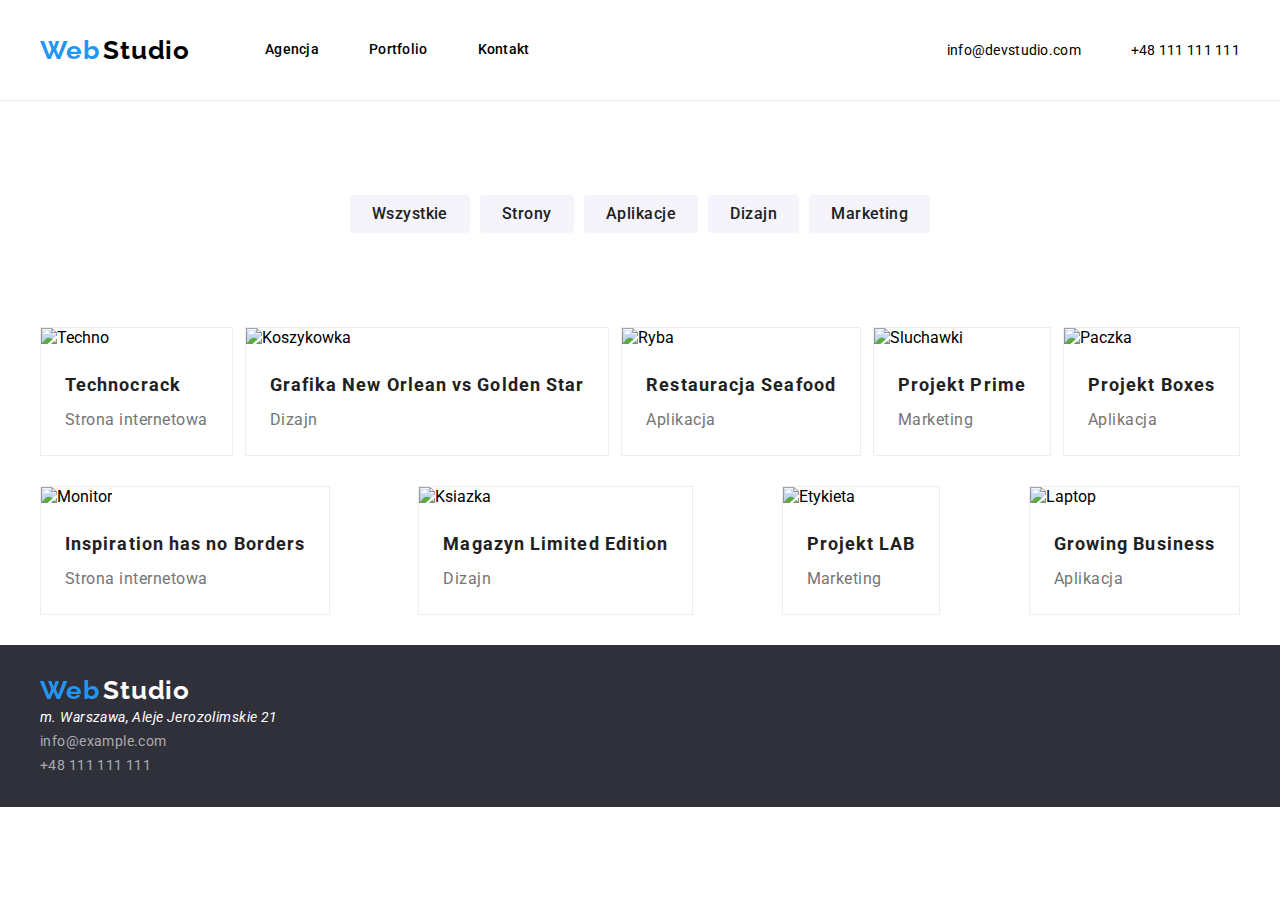
==== portfolio.html @ c63b0aab "dodano zmiany z hw03" ====
<!DOCTYPE html>
<html lang="en">
<head>
    <meta charset="UTF-8">
    <meta http-equiv="X-UA-Compatible" content="IE=edge">
    <meta name="viewport" content="width=device-width, initial-scale=1.0">
    <title>PracaDomowa3DamianPiechota</title>
    <link
    rel="stylesheet"
    href="https://cdn.jsdelivr.net/npm/modern-normalize/modern-normalize.css"
  />
    <link rel="preconnect" href="https://fonts.googleapis.com" />
    <link rel="preconnect" href="https://fonts.gstatic.com" crossorigin />
    <link
      href="https://fonts.googleapis.com/css2?family=Raleway:wght@700&family=Roboto:wght@400;500;700;900&display=swap"
      rel="stylesheet"
    />
    <link rel="stylesheet" href="./css/style.css" />
</head>
<body>
    <header class="header-wrapper"> 
      <div class="header-wrapper container">
        <div class="menu-wrapper">
        <div class="second-font">
            <span class="logo-left"><a href="index.html">Web</a></span>
            <span class="logo-right"> <a href="./index.html">Studio</a></span>
        </div>
        <nav>
            <ul class="menu">
                <li><a href="./index.html">Agencja</a></li>
                <li><a href="./portfolio.html">Portfolio</a></li>
                <li><a href="/Kontakt">Kontakt</a></li>
            </ul>
        </nav>
        </div>
        <div>  
            <ul class="menu-contact">
                <li><a href="mailto:info@devstudio.com">info@devstudio.com</a></li>
                <li><a href="tel:+48111111111">+48 111 111 111</a></li>
            </ul>
        </div>
      </div>  
    </header>
<main>
    <div>
      <section>
        <ul class="nav-portfolio container">
            <li><button type="button" class="button-portfolio">Wszystkie</button> </li>
            <li><button type="button" class="button-portfolio">Strony</button> </li>
            <li><button type="button" class="button-portfolio">Aplikacje</button> </li>
            <li><button type="button" class="button-portfolio">Dizajn</button> </li>
            <li><button type="button" class="button-portfolio">Marketing</button> </li>
        </ul>
      </section>
    </div>
    <ul class="realizations-wrapper container">
        <li class="realizations">
            <img class="techno"
              src="./images/Techno.jpg"
              width="370"
              height="294"
              alt="Techno"
            />
            <div class="name-project">Technocrack</div>
            <div class="type-project">Strona internetowa</div>
          </li>
          <li class="realizations">
            <img
              src="./images/koszykowka.jpg"
              width="370"
              height="294"
              alt="Koszykowka"
            />
            <div class="name-project">Grafika New Orlean vs Golden Star</div>
            <div class="type-project">Dizajn</div>
          </li>
          <li class="realizations">
            <img
              src="./images/ryba.jpg"
              width="370"
              height="294"
              alt="Ryba"
            />
            <div class="name-project">Restauracja Seafood</div>
            <div class="type-project">Aplikacja</div>
          </li>
          <li class="realizations">
            <img
              src="./images/sluchawki.jpg"
              width="370"
              height="294"
              alt="Sluchawki"
            />
            <div class="name-project">Projekt Prime</div>
            <div class="type-project">Marketing</div>
          </li>
          <li class="realizations">
            <img
              src="./images/paczka.jpg"
              width="370"
              height="294"
              alt="Paczka"
            />
            <div class="name-project">Projekt Boxes</div>
            <div class="type-project">Aplikacja</div>
          </li>
          <li class="realizations">
            <img
              src="./images/monitor.jpg"
              width="370"
              height="294"
              alt="Monitor"
            />
            <div class="name-project">Inspiration has no Borders</div>
            <div class="type-project">Strona internetowa</div>
          </li>
          <li class="realizations">
            <img
              src="./images/ksiazka.jpg"
              width="370"
              height="294"
              alt="Ksiazka"
            />
            <div class="name-project">Magazyn Limited Edition</div>
            <div class="type-project">Dizajn</div>
          </li>
          <li class="realizations">
            <img
              src="./images/etykieta.jpg"
              width="370"
              height="294"
              alt="Etykieta"
            />
            <div class="name-project">Projekt LAB</div>
            <div class="type-project">Marketing</div>
          </li>
          <li class="realizations">
            <img
              src="./images/laptop.jpg"
              width="370"
              height="294"
              alt="Laptop"
            />
            <div class="name-project">Growing Business</div>
            <div class="type-project">Aplikacja</div>
          </li>
        </ul>
</main>
<footer>
  <div class="container">
    <div class="second-font">
        <span class="logo-left"> <a href="#">Web</a></span>
        <span class="logo-right-footer"> 
            <a href="#">Studio</a></span>
    </div>
      <address>m. Warszawa, Aleje Jerozolimskie 21</address>

      <ul class="menu-footer">
        <li><a href="mailto:info@example.com">info@example.com</a></li>
        <li><a href="tel:+48 111 111 111">+48 111 111 111</a></li>
      </ul>
  </div>
</footer> 

</body>
</html>
---- css/style.css ----
* {
  margin: 0;
  padding: 0;
}

.container {
  width: 1200px;
  margin: 0 auto;
}

section {
  margin: 0 auto;
  padding-top: 94px;
  padding-bottom: 94px;
}

body {
    font-family: "Roboto", sans-serif;
    background-color: #FFFFFF;
  }
  
  .second-font {
    font-family: "Raleway", sans-serif;
  }
  
  button {
    cursor: pointer;
  }
  
  .logo-left a {
    font-family: 'Raleway';
    font-weight: 700;
    font-size: 26px;
    line-height: 1.19;
    letter-spacing: 0.03em;
    color: #2196f3;
    text-decoration: none;
    
  }
  
  .logo-right a {
    font-family: 'Raleway';
    font-weight: 700;
    font-size: 26px;
    line-height: 1.19;
    letter-spacing: 0.03em;
    color: #000000;
    text-decoration: none;
  }
  
  .logo-right-footer a {
    font-weight: 700;
    font-size: 26px;
    line-height: 1.19;
    letter-spacing: 0.03em;
    color: #ffffff;
    text-decoration: none;
  }
  
  h1 {
    font-weight: 900;
    font-size: 44px;
    line-height: 1.36;
    text-align: center;
    letter-spacing: 0.06em;
    text-transform: uppercase;
    color: #ffffff;
  }
  
  h2 {
    font-weight: 700;
    font-size: 36px;
    line-height: 1.17;
    text-align: center;
    letter-spacing: 0.03em;
    margin-bottom: 50px;
  }

  .nav-portfolio {
    display: flex;
    flex-grow: 1;
    max-width: 10%;
    justify-content: center;
    align-items: center;
    gap: 10px;
    /*margin-top: 100px;
    margin-bottom: 50px;*/
  }
  
  .menu {
    font-weight: 500;
    font-size: 14px;
    line-height: 1.14;
    letter-spacing: 0.02em;
    color: #2196f3;
    display: flex;
    justify-content:space-between;
    text-decoration: none;
    gap: 50px;
  }
  
  .menu a {
    text-decoration: none;
    color: #000000;
  }
  
  .menu a:hover {
    text-decoration: none;
    color: #2196f3;
  }
  
  .menu-contact {
    font-weight: 500px;
    font-size: 14px;
    line-height: 16px;
    letter-spacing: 0.02em;
    color: #2196f3;
    display: flex;
    flex-grow: 1;
    gap: 50px;
    justify-content: space-between;
    text-decoration: none;
  }

  .menu-contact a {
    text-decoration: none;
    color: #000000;
  }

  .mailto a:hover {
    text-decoration: none;
    color: #2196f3;
  }

  .menu-footer {
    font-size: 14px;
    line-height: 1.71;
    letter-spacing: 0.03em;
    color: rgba(255, 255, 255, 0.6);
  }
  
  .menu-footer a {
    text-decoration: none;
    color: rgba(255, 255, 255, 0.6);
  }
  
  .menu-footer a:hover {
    text-decoration: none;
    color: #2196f3;
  }
  
  .bar {
    background-color: #2f303a;
    height: 600px;
    display: flex;
    align-items: center;
    flex-direction: column;
    margin: 0 auto;
    justify-content: center;
    gap: 30px;
    background-image: linear-gradient(rgba(47, 48, 58, 0.4), rgba(47, 48, 58, 0.4)), url(../images/bar.jpg);
    background-repeat: no-repeat;
    background-size:cover;
    }
  
  .button-bar {
    background: #2196f3;
    box-shadow: 0px 4px 4px rgba(0, 0, 0, 0.15);
    border-radius: 4px;
    font-family: inherit;
    font-weight: 700;
    font-size: 16px;
    line-height: 1.87;
    display: flex;
    align-items: center;
    text-align: center;
    letter-spacing: 0.06em;
    color: #ffffff;
    border: 0px;
    padding: 10px 42px;
    cursor: pointer;
  }
  
  .h-lorem {
    font-weight: 700;
    font-size: 14px;
    line-height: 1.14;
    letter-spacing: 0.03em;
    text-transform: uppercase;
    color: #212121;
    margin-bottom: 10px;
  }
  
  .description-lorem {
    font-size: 14px;
    line-height: 1.14;
    letter-spacing: 0.03em;
    color: #757575;
    /*width: 270px;
    height: 75px;*/
  }
  
  li {
    list-style: none;
  }
  
  h2 {
    font-weight: 700;
    font-size: 36px;
    line-height: 1.17;
    text-align: center;
    letter-spacing: 0.03em;
    color: #212121;
  }
  
  .name {
    font-weight: 500;
    font-size: 16px;
    line-height: 1.19;
    text-align: center;
    letter-spacing: 0.03em;
    color: #212121;
    padding-top: 30px;
    padding-bottom: 10px;
  }
  
  .profession {
    font-size: 16px;
    line-height: 1.19;
    text-align: center;
    letter-spacing: 0.03em;
    color: #757575;
    padding-bottom: 30px;
  }
  
  .people {
    background: #ffffff;
    box-shadow: 0px 1px 3px rgba(0, 0, 0, 0.12), 0px 1px 1px rgba(0, 0, 0, 0.14),
      0px 2px 1px rgba(0, 0, 0, 0.2);
    border-radius: 0px 0px 4px 4px;
    box-shadow: 0px 1px 3px rgba(0, 0, 0, 0.12), 0px 1px 1px rgba(0, 0, 0, 0.14), 0px 2px 1px rgba(0, 0, 0, 0.2);
    
  }
  
  footer {
    background: #2f303a;
    padding-top: 30px;
    padding-bottom: 30px;
  }
  
  address {
    font-size: 14px;
    line-height: 1.71;
    letter-spacing: 0.03em;
    color: #ffffff;
  }
  
  .button-portfolio {
    background: #f5f4fa;
    border-radius: 4px;
    font-weight: 500;
    font-size: 16px;
    line-height: 1.62;
    text-align: center;
    letter-spacing: 0.03em;
    color: #212121;
    font-family: inherit;
    border: 1px;
    border-color: #EEEEEE;
    padding: 6px 22px;
    cursor: pointer;
  }
  
  .button-portfolio:hover {
    background: #2196f3;
    color:#ffffff;
  }
  
  .realizations {
    background: #ffffff;
    border: 1px solid #eeeeee;
    margin-bottom: 30px;
  }
  
  .name-project {
    font-weight: 700;
    font-size: 18px;
    line-height: 2;
    letter-spacing: 0.06em;
    color: #212121;
    padding: 20px 24px 1px 24px;
    
  }
  
  .type-project {
    font-size: 16px;
    line-height: 1.87;
    letter-spacing: 0.03em;
    color: #757575;
    padding: 1px 24px 20px 24px;
    
  }

.realizations-wrapper {
  display: flex;
  align-items: center;
  justify-content: space-between;
  flex-direction: row;
  flex-wrap: wrap;
  flex-grow: 1;
  /*margin-bottom: 100px;*/
}

.h-wrapper {
  display:flex;
  align-items:center;
  justify-content: space-between;
  gap: 40px;
  /*margin-top: 100px;*/
  /*margin-bottom: 100px;*/
}

.hp3-wrapper {
  display: flex;
  align-items: center;
  justify-content: space-between;
  flex-direction: row;
  flex-wrap: wrap;
  flex-grow: 1;
  /*margin-bottom: 100px;*/
}

.our-team {
  background-color: #F5F4FA;
  /*padding-top: 90px;
  padding-bottom: 20px;*/
}

header {
  border-bottom: #ececec 1px solid;
  height: 100px;
}

.header-wrapper {
  display: flex;
  align-items: center;
  justify-content: space-between;
  flex-direction: row;
  flex-wrap: wrap;
}

.menu-wrapper {
  display: flex;
  align-items:center;
  gap: 75px
}

/*.lorem {
  padding: 0px;
}*/

.our-team-title {
  text-shadow: 0px 4px 4px rgba(0, 0, 0, 0.25);
}
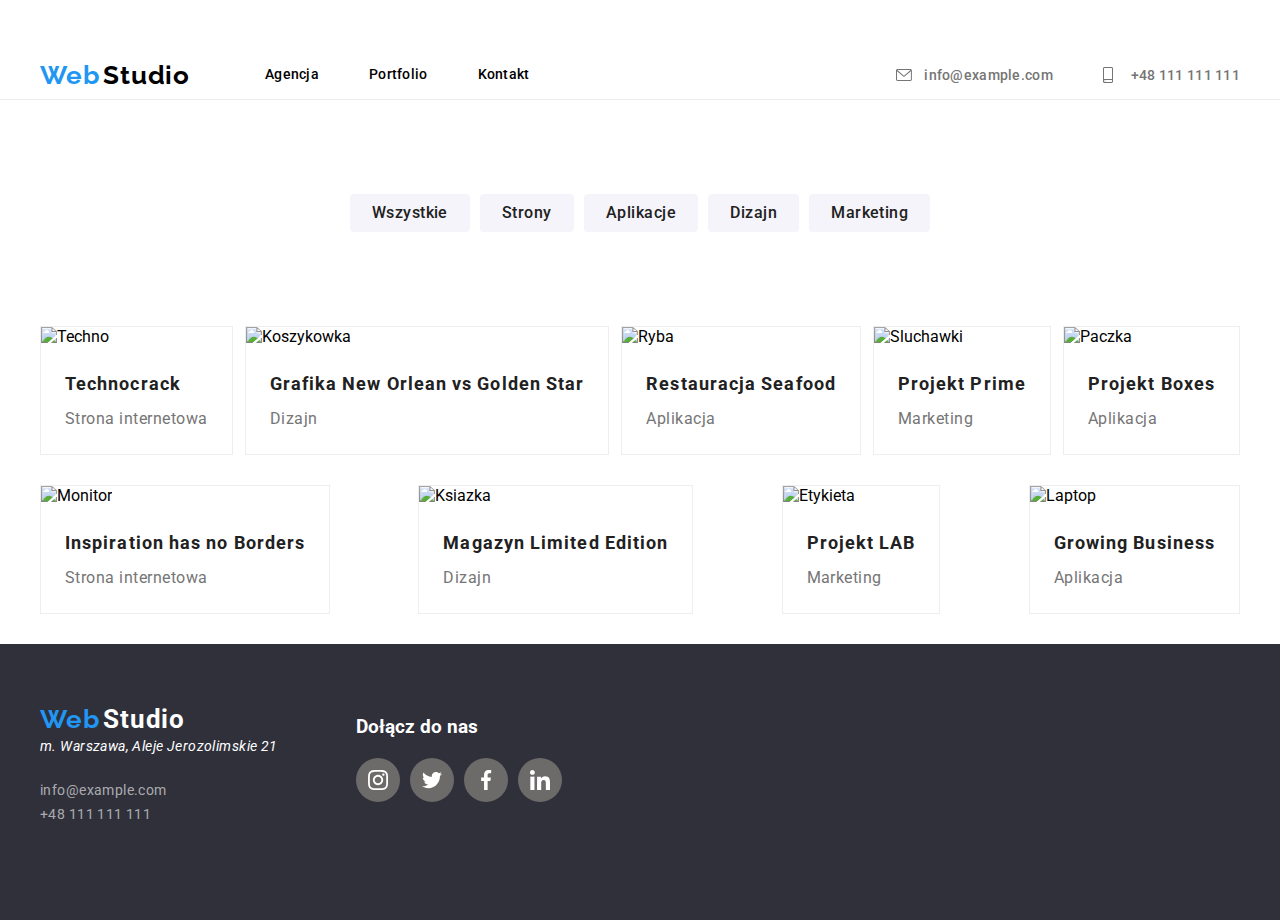
==== commit a222e7f3: "wykonano zmiany zgłoszone przez mentora" ====
--- a/portfolio.html
+++ b/portfolio.html
@@ -18,28 +18,38 @@
     <link rel="stylesheet" href="./css/style.css" />
 </head>
 <body>
-    <header class="header-wrapper"> 
+    <header class="header-wrapper">
       <div class="header-wrapper container">
         <div class="menu-wrapper">
-        <div class="second-font">
-            <span class="logo-left"><a href="index.html">Web</a></span>
+          <div class="second-font">
+            <span class="logo-left"> <a href="./index.html">Web</a></span>
             <span class="logo-right"> <a href="./index.html">Studio</a></span>
+          </div>
+          <nav>
+            <ul class="menu">
+              <li><a href="./index.html">Agencja</a></li>
+              <li><a href="./portfolio.html">Portfolio</a></li>
+              <li><a href="#">Kontakt</a></li>
+            </ul>
+          </nav>
         </div>
-        <nav>
-            <ul class="menu">
-                <li><a href="./index.html">Agencja</a></li>
-                <li><a href="./portfolio.html">Portfolio</a></li>
-                <li><a href="/Kontakt">Kontakt</a></li>
-            </ul>
-        </nav>
+        <div>
+          <ul class="menu-contact">
+            <li>
+              <a class="address" href="mailto:info@example.com">
+                <svg class="icon">
+                  <use class="icon-email" y="2" width="16" height="12" href="./images/icons.svg#icon-email"></use>
+                </svg>info@example.com</a>
+            </li>
+            <li>
+              <a class="address" href="tel:+48 111 111 111">
+                <svg class="icon">
+                  <use class="icon-smartphone" width="10px" height="16px" href="./images/icons.svg#icon-smartphone">
+                  </use>
+                </svg>+48 111 111 111</a>
+            </li>
+          </ul>
         </div>
-        <div>  
-            <ul class="menu-contact">
-                <li><a href="mailto:info@devstudio.com">info@devstudio.com</a></li>
-                <li><a href="tel:+48111111111">+48 111 111 111</a></li>
-            </ul>
-        </div>
-      </div>  
     </header>
 <main>
     <div>
@@ -148,19 +158,45 @@
 </main>
 <footer>
   <div class="container">
-    <div class="second-font">
+    <div class="logo-footer">
+      <div>
         <span class="logo-left"> <a href="#">Web</a></span>
-        <span class="logo-right-footer"> 
-            <a href="#">Studio</a></span>
+        <span class="logo-right-footer">
+          <a href="#">Studio</a></span>
+        <address>m. Warszawa, Aleje Jerozolimskie 21</address>
+        <ul class="menu-footer">
+          <li><a href="mailto:info@example.com">info@example.com</a></li>
+          <li><a href="tel:+48 111 111 111">+48 111 111 111</a></li>
+        </ul>
+      </div>
+      <div class="social-links-footer">
+        <h3 class="h3-footer">Dołącz do nas</h3>
+        <ul class="social-list-footer">
+          <li>
+            <svg class="social-icons-footer" width="20" height="20">
+              <use href="./images/icons.svg#icon-instagram"></use>
+            </svg>
+          </li>
+          <li>
+            <svg class="social-icons-footer" width="20" height="20">
+              <use href="./images/icons.svg#icon-twitter"></use>
+            </svg>
+          </li>
+          <li>
+            <svg class="social-icons-footer" width="20" height="20">
+              <use href="./images/icons.svg#icon-facebook"></use>
+            </svg>
+          </li>
+          <li>
+            <svg class="social-icons-footer" width="20" height="20">
+              <use href="./images/icons.svg#icon-linkedin"></use>
+            </svg>
+          </li>
+        </ul>
+      </div>
     </div>
-      <address>m. Warszawa, Aleje Jerozolimskie 21</address>
-
-      <ul class="menu-footer">
-        <li><a href="mailto:info@example.com">info@example.com</a></li>
-        <li><a href="tel:+48 111 111 111">+48 111 111 111</a></li>
-      </ul>
   </div>
-</footer> 
+</footer>
 
 </body>
 </html>
--- a/css/style.css
+++ b/css/style.css
@@ -1,6 +1,9 @@
-* {
+*,
+*::before,
+*::after {
   margin: 0;
   padding: 0;
+  box-sizing: border-box;
 }
 
 .container {
@@ -18,9 +21,27 @@
     font-family: "Roboto", sans-serif;
     background-color: #FFFFFF;
   }
+
+  :root {
+    --hover-color: rgba(33, 150, 243, 1);
+    --logo-color2: rgba(0, 0, 0, 1);
+    --text-color: rgba(117, 117, 117, 1);
+    --text2-color: rgba(255, 255, 255, 1);
+    --text3-color: rgba(255, 255, 255, 0.6);
+    --background-color: rgba(47, 48, 58, 1);
+    --background-color2: rgba(245, 244, 250, 1);
+    --background-color3: rgba(255, 255, 255, 0.1);
+    --border-bottom-color: rgba(236, 236, 236, 1);
+    --border-bottom-color2: rgba(238, 238, 238, 1);
+    --svg-color: rgba(175, 177, 184, 1);
+    --gradient-color: rgba(47, 48, 58, 0.4);
+}
   
   .second-font {
     font-family: "Raleway", sans-serif;
+    padding-top: 60px;
+    padding-bottom: 60px;
+    ;
   }
   
   button {
@@ -75,6 +96,22 @@
     letter-spacing: 0.03em;
     margin-bottom: 50px;
   }
+
+.icon {
+  width: 16px;
+  height: 16px;
+  text-decoration: none;
+  border-style: none;
+  color: #FFFFFF;
+  cursor: pointer;
+}  
+
+.icon svg:hover,
+.icon svg:focus {
+  fill: #2196f3;
+  transition: all 0.2s;
+  --color3: #2196F3;
+}
 
   .nav-portfolio {
     display: flex;
@@ -110,33 +147,62 @@
   }
   
   .menu-contact {
-    font-weight: 500px;
+    display: flex;
+    flex-grow: 1;
+    align-items: center;
+    gap: 50px;
+
+  }
+
+  .address {
+      text-decoration: none;
+      color: #757575;
+      font-weight: 500;
+      font-size: 14px;
+      line-height: 1.14;
+  }
+
+  .menu-contact svg {
+    align-self: auto;
+    margin-right: 10px;
+  }
+
+  .menu-contact a {
     font-size: 14px;
+    font-weight: 500;
     line-height: 16px;
     letter-spacing: 0.02em;
+    color: #757575;
+    display: flex;
+    flex-grow: 1;
+    gap: 2px;
+    justify-content: space-between;
+    text-decoration: none;
+  }
+
+  .menu-contact a:hover,
+  .menu-contact a:focus {
+    fill: #2196f3;
     color: #2196f3;
-    display: flex;
-    flex-grow: 1;
-    gap: 50px;
-    justify-content: space-between;
-    text-decoration: none;
-  }
-
-  .menu-contact a {
-    text-decoration: none;
-    color: #000000;
-  }
-
-  .mailto a:hover {
-    text-decoration: none;
-    color: #2196f3;
-  }
+    transition: all 0.2s;
+  }
+
+  .address:hover svg,
+  .address:focus svg {
+  fill: #2196f3;
+  color: #2196f3;
+  transition: all 0.2s;
+}
 
   .menu-footer {
     font-size: 14px;
     line-height: 1.71;
     letter-spacing: 0.03em;
     color: rgba(255, 255, 255, 0.6);
+    width: 246px;
+    height: 81px;
+    margin-top: 20px;
+    gap: 9px;
   }
   
   .menu-footer a {
@@ -160,7 +226,7 @@
     gap: 30px;
     background-image: linear-gradient(rgba(47, 48, 58, 0.4), rgba(47, 48, 58, 0.4)), url(../images/bar.jpg);
     background-repeat: no-repeat;
-    background-size:cover;
+    background-position: center;
     }
   
   .button-bar {
@@ -189,6 +255,7 @@
     text-transform: uppercase;
     color: #212121;
     margin-bottom: 10px;
+    margin-top: 10px;
   }
   
   .description-lorem {
@@ -230,7 +297,7 @@
     text-align: center;
     letter-spacing: 0.03em;
     color: #757575;
-    padding-bottom: 30px;
+    padding-bottom: 60px;
   }
   
   .people {
@@ -242,11 +309,6 @@
     
   }
   
-  footer {
-    background: #2f303a;
-    padding-top: 30px;
-    padding-bottom: 30px;
-  }
   
   address {
     font-size: 14px;
@@ -315,7 +377,7 @@
   display:flex;
   align-items:center;
   justify-content: space-between;
-  gap: 40px;
+  gap: 60px;
   /*margin-top: 100px;*/
   /*margin-bottom: 100px;*/
 }
@@ -349,6 +411,11 @@
   flex-wrap: wrap;
 }
 
+.header-wrapper svg {
+  fill: #757575;
+  padding-top: 0px;
+}
+
 .menu-wrapper {
   display: flex;
   align-items:center;
@@ -362,3 +429,160 @@
 .our-team-title {
   text-shadow: 0px 4px 4px rgba(0, 0, 0, 0.25);
 }
+.box-social{
+  width: 206px;
+  height: 56px;
+  margin: auto;
+}
+
+.icon-social,
+.box-social{
+  display: flex;
+  align-items: center;
+  justify-content: center;
+}
+
+.icon-social {
+  gap: 10px;
+  padding-bottom: 3rem;
+}
+
+.icon-social>li {
+    display: flex;
+    background: ;
+    width: 44px;
+    height: 44px;
+    border-radius: 50%;
+    align-items: center;
+    justify-content: center;
+    margin-top: 16px;
+    margin-bottom: 30px;
+    stroke: #afb1b8;
+    fill: #afb1b8;
+    box-shadow: 0px 1px 3px rgba(0, 0, 0, 0.12), 0px 1px 1px rgba(0, 0, 0, 0.14), 0px 2px 1px rgba(0, 0, 0, 0.2);
+      border-radius: 50%;
+}
+
+.icon-social li:not(:last-child) {
+  margin-right: 10px;
+}
+
+.our-customer {
+  text-align: center;
+}
+.our-customer svg {
+  fill: #afb1b8;
+  border-radius: 4px;
+  outline: 1px solid #afb1b8;
+  flex-direction: row;
+  flex-wrap: nowrap;
+}
+
+.our-customer svg:hover,
+.our-customer svg:focus {
+  outline: 1px solid #2196f3;
+  transition: all 0.2s;
+}
+
+.our-customer ul {
+  display: flex;
+  padding-left: 0;
+}
+.our-customer li:not(:last-child) {
+  margin-right: 30px;
+}
+
+figure svg {
+  background-color: #F5F4FA;
+  align-items: center;
+  width: 270px;
+  height: 120px;
+}
+
+footer {
+  background: #2f303a;
+  padding-block: 3.75rem;
+  display: flex;
+}
+
+.logo-fotter {
+  display: flex;
+  flex-wrap: nowrap;
+}
+
+.social-links-footer {
+  display: flex;
+  flex-direction: column;
+}
+
+.h3-footer {
+  padding-top: 12px;
+  margin-bottom: 20px;
+  margin-right: 0;
+  color: #FFFFFF;
+  font-family: "Roboto", sans-serif;
+}
+
+.social-list-footer {
+  display: flex;
+  gap: 10px;
+}
+
+.social-list-footer>li {
+  display: flex;
+  width: 44px;
+  height: 44px;
+  border-radius: 50%;
+  align-items: center;
+  justify-content: center;
+  background-color: #6d6a6a;
+}
+.social-list-footer>li:hover {
+  background-color: #2196F3;
+}
+
+.logo-footer {
+  display: flex;
+  gap:70px;
+}
+
+.social-list-footer>li:hover svg,
+.social-list-footer>li:focus {
+  cursor: pointer;
+}
+
+.icon-social>li:hover {
+  background: #2196F3;
+  fill: #ffffff;
+  cursor: pointer;
+}
+
+.icon-smartphone,
+.icon-email {
+    margin-right: 10px;
+}
+
+/*.h-wrapper svg {
+  box-shadow: 0px 4px 4px rgba(0, 0, 0, 0.25);
+}*/
+
+.realizations:hover {
+  background: #FFFFFF;
+  border: 1px solid #EEEEEE;
+  box-shadow: 0px 1px 1px rgba(0, 0, 0, 0.12),
+    0px 4px 4px rgba(0, 0, 0, 0.06),
+    1px 4px 6px rgba(0, 0, 0, 0.16);
+}
+
+.nav-portfolio>li:hover {
+    box-shadow: 0px 3px 1px rgba(0, 0, 0, 0.1), 0px 1px 2px rgba(0, 0, 0, 0.08), 0px 2px 2px rgba(0, 0, 0, 0.12);
+    border-radius: 4px;
+}
+
+figure, figcaption {
+  padding-block: 0.6rem;
+}
+
+h4, p {
+  padding-block: 0.25rem;
+  }
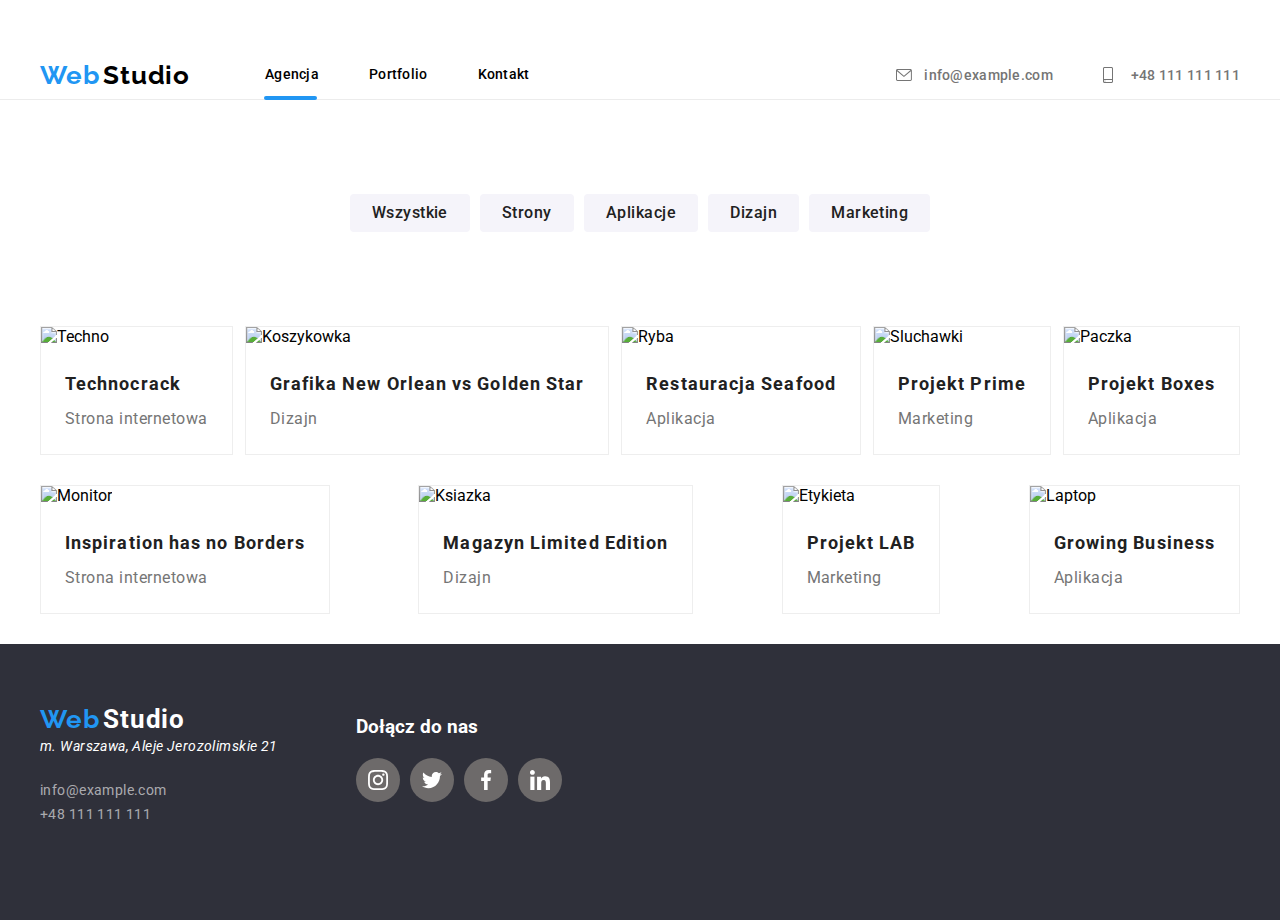
==== commit e4158d53: "update 28.10" ====
--- a/portfolio.html
+++ b/portfolio.html
@@ -4,7 +4,7 @@
     <meta charset="UTF-8">
     <meta http-equiv="X-UA-Compatible" content="IE=edge">
     <meta name="viewport" content="width=device-width, initial-scale=1.0">
-    <title>PracaDomowa3DamianPiechota</title>
+    <title>PracaDomowa5DamianPiechota</title>
     <link
     rel="stylesheet"
     href="https://cdn.jsdelivr.net/npm/modern-normalize/modern-normalize.css"
@@ -27,7 +27,7 @@
           </div>
           <nav>
             <ul class="menu">
-              <li><a href="./index.html">Agencja</a></li>
+              <li><a class="hover-menu" href="./index.html">Agencja</a></li>
               <li><a href="./portfolio.html">Portfolio</a></li>
               <li><a href="#">Kontakt</a></li>
             </ul>
--- a/css/style.css
+++ b/css/style.css
@@ -134,6 +134,7 @@
     justify-content:space-between;
     text-decoration: none;
     gap: 50px;
+    position: relative;
   }
   
   .menu a {
@@ -145,6 +146,7 @@
     text-decoration: none;
     color: #2196f3;
   }
+
   
   .menu-contact {
     display: flex;
@@ -336,6 +338,8 @@
   .button-portfolio:hover {
     background: #2196f3;
     color:#ffffff;
+    box-shadow: 0px 3px 1px rgba(0, 0, 0, 0.1), 0px 1px 2px rgba(0, 0, 0, 0.08), 0px 2px 2px rgba(0, 0, 0, 0.12);
+      border-radius: 4px;
   }
   
   .realizations {
@@ -389,6 +393,7 @@
   flex-direction: row;
   flex-wrap: wrap;
   flex-grow: 1;
+  position: relative;
   /*margin-bottom: 100px;*/
 }
 
@@ -419,16 +424,14 @@
 .menu-wrapper {
   display: flex;
   align-items:center;
-  gap: 75px
+  gap: 75px;
 }
 
 /*.lorem {
   padding: 0px;
 }*/
 
-.our-team-title {
-  text-shadow: 0px 4px 4px rgba(0, 0, 0, 0.25);
-}
+
 .box-social{
   width: 206px;
   height: 56px;
@@ -459,7 +462,7 @@
     margin-bottom: 30px;
     stroke: #afb1b8;
     fill: #afb1b8;
-    box-shadow: 0px 1px 3px rgba(0, 0, 0, 0.12), 0px 1px 1px rgba(0, 0, 0, 0.14), 0px 2px 1px rgba(0, 0, 0, 0.2);
+    /*box-shadow: 0px 1px 3px rgba(0, 0, 0, 0.12), 0px 1px 1px rgba(0, 0, 0, 0.14), 0px 2px 1px rgba(0, 0, 0, 0.2);*/
       border-radius: 50%;
 }
 
@@ -574,9 +577,9 @@
     1px 4px 6px rgba(0, 0, 0, 0.16);
 }
 
-.nav-portfolio>li:hover {
+/*.nav-portfolio>li:hover {
     box-shadow: 0px 3px 1px rgba(0, 0, 0, 0.1), 0px 1px 2px rgba(0, 0, 0, 0.08), 0px 2px 2px rgba(0, 0, 0, 0.12);
-    border-radius: 4px;
+    border-radius: 4px;*/
 }
 
 figure, figcaption {
@@ -586,3 +589,81 @@
 h4, p {
   padding-block: 0.25rem;
   }
+
+.hover-menu::after{
+  content:"";  
+  position:absolute;     
+  width: 53px;  
+  height: 4px; 
+  border-radius: 2px; background-color: #2196F3;
+  left: -1px;
+  top: 29px;
+ }
+
+ .comuter-app {
+  /*font-family: "Roboto", sans-serif;*/
+  position: absolute;
+  width: 370px;
+  height: 70px;
+  left: 0px;
+  bottom: 0px;
+  background-color: rgba(47, 48, 58, 0.8);;
+  opacity: 80%;
+ }
+
+ .smart-app {
+  position: absolute;
+  width: 370px;
+  height: 70px;
+  left: 416px;
+  bottom: 4px;
+  background-color: rgba(47, 48, 58, 0.8);;
+  opacity: 80%;
+ }
+
+ .graphic-app {
+  position: absolute;
+  width: 370px;
+  height: 70px;
+  left: 831px;
+  bottom: 4px;
+  background-color: rgba(47, 48, 58, 0.8);;
+  opacity: 80%;
+ }
+
+ .hp3-wrapper h3 {
+  color: #FFFFFF;
+  font-size: 14px;
+  font-weight: 700;
+  line-height: 16.41px;
+  letter-spacing: 3%;
+  text-align: center;
+  margin-top: 33px;
+  text-shadow: 0px 4px 4px rgba(0, 0, 0, 0.25);
+ }
+
+ .box1 {
+  position: relative;
+  overflow:hidden;
+  width: 370px;
+  height: 294px;
+  background: #2196F3;
+}
+
+.overlay {
+  position: absolute;
+  overflow:visible;
+  top: 0;
+  left: 0;
+  width: 100%;
+  height: 75%;
+  transform: translateY(150%);
+  background-color: #3f51b5;
+  opacity: 80%;
+}
+
+.box1:hover .overlay {
+  transform: translateY(0%);
+  transition: transform 0.5s;
+  background-color: #2196F3;
+}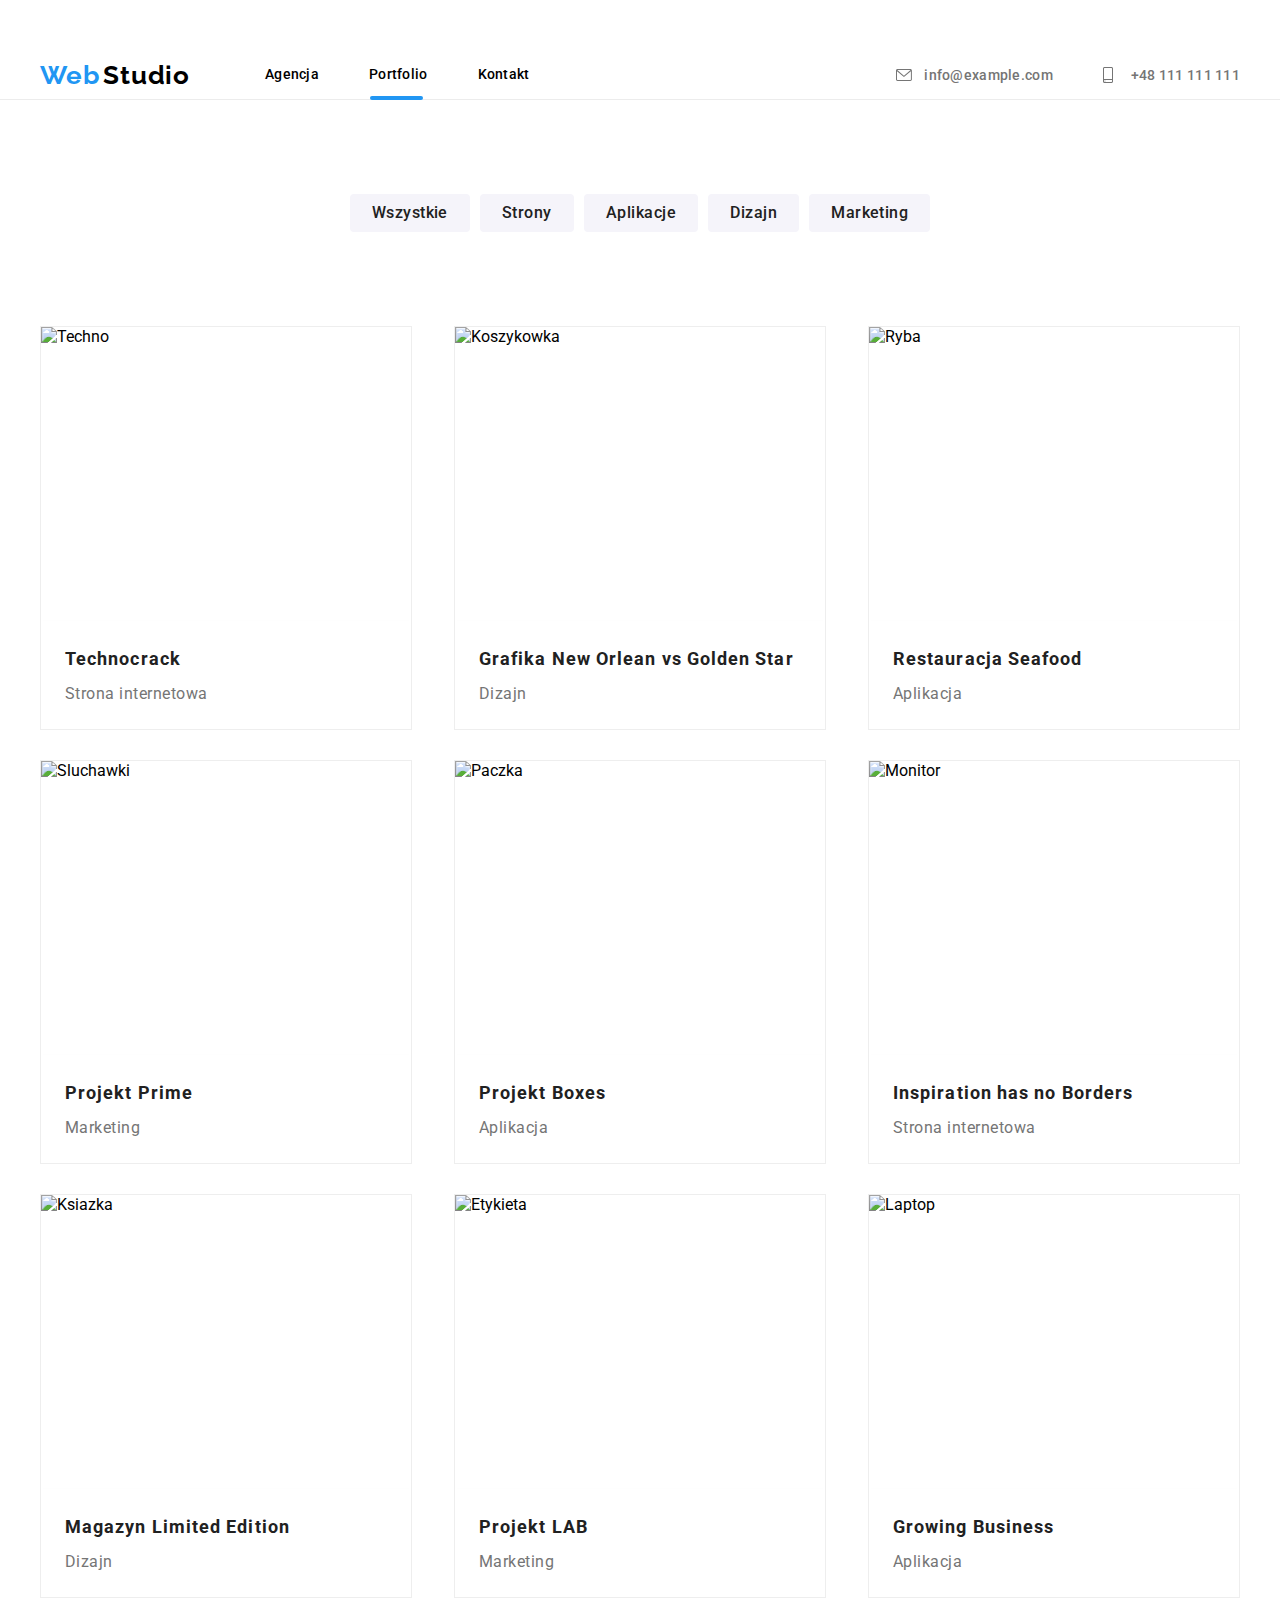
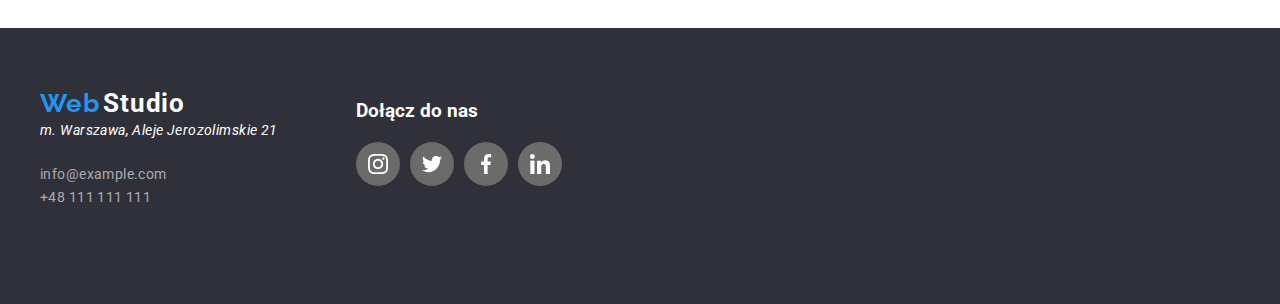
==== commit e68636ea: "dodano backdrop i animacje do portfolio" ====
--- a/portfolio.html
+++ b/portfolio.html
@@ -27,8 +27,8 @@
           </div>
           <nav>
             <ul class="menu">
-              <li><a class="hover-menu" href="./index.html">Agencja</a></li>
-              <li><a href="./portfolio.html">Portfolio</a></li>
+              <li><a href="./index.html">Agencja</a></li>
+              <li><a class="hover-menu1" href="./portfolio.html">Portfolio</a></li>
               <li><a href="#">Kontakt</a></li>
             </ul>
           </nav>
@@ -64,93 +64,120 @@
       </section>
     </div>
     <ul class="realizations-wrapper container">
-        <li class="realizations">
-            <img class="techno"
+            <li class="realizations">
+            <div class="realizations-boxes">
+              <div class="overlay">
+                <p>Technocrack jest popularną platformą wykorzystywaną do rozpowszechniania koronawirusa. Firmy wykorzystują tę platformę do celów szpiegowskich i ataków na niezabezpieczone serwery konkurencji</p></div>
+              <img class="techno"
               src="./images/Techno.jpg"
               width="370"
               height="294"
               alt="Techno"
-            />
+            /></div>
             <div class="name-project">Technocrack</div>
             <div class="type-project">Strona internetowa</div>
           </li>
           <li class="realizations">
+            <div class="realizations-boxes">
+              <div class="overlay">
+                <p>Technocrack jest popularną platformą wykorzystywaną do rozpowszechniania koronawirusa. Firmy wykorzystują tę platformę do celów szpiegowskich i ataków na niezabezpieczone serwery konkurencji</p></div>
             <img
               src="./images/koszykowka.jpg"
               width="370"
               height="294"
               alt="Koszykowka"
-            />
+            /></div>
             <div class="name-project">Grafika New Orlean vs Golden Star</div>
             <div class="type-project">Dizajn</div>
           </li>
           <li class="realizations">
+            <div class="realizations-boxes">
+              <div class="overlay">
+                <p>Technocrack jest popularną platformą wykorzystywaną do rozpowszechniania koronawirusa. Firmy wykorzystują tę platformę do celów szpiegowskich i ataków na niezabezpieczone serwery konkurencji</p></div>
             <img
               src="./images/ryba.jpg"
               width="370"
               height="294"
               alt="Ryba"
-            />
+            /></div>
             <div class="name-project">Restauracja Seafood</div>
             <div class="type-project">Aplikacja</div>
           </li>
           <li class="realizations">
+            <div class="realizations-boxes">
+              <div class="overlay">
+                <p>Technocrack jest popularną platformą wykorzystywaną do rozpowszechniania koronawirusa. Firmy wykorzystują tę platformę do celów szpiegowskich i ataków na niezabezpieczone serwery konkurencji</p></div>
             <img
               src="./images/sluchawki.jpg"
               width="370"
               height="294"
               alt="Sluchawki"
-            />
+            /></div>
             <div class="name-project">Projekt Prime</div>
             <div class="type-project">Marketing</div>
           </li>
           <li class="realizations">
+            <div class="realizations-boxes">
+              <div class="overlay">
+                <p>Technocrack jest popularną platformą wykorzystywaną do rozpowszechniania koronawirusa. Firmy wykorzystują tę platformę do celów szpiegowskich i ataków na niezabezpieczone serwery konkurencji</p></div>
             <img
               src="./images/paczka.jpg"
               width="370"
               height="294"
               alt="Paczka"
-            />
+            /></div>
             <div class="name-project">Projekt Boxes</div>
             <div class="type-project">Aplikacja</div>
           </li>
           <li class="realizations">
+            <div class="realizations-boxes">
+              <div class="overlay">
+                <p>Technocrack jest popularną platformą wykorzystywaną do rozpowszechniania koronawirusa. Firmy wykorzystują tę platformę do celów szpiegowskich i ataków na niezabezpieczone serwery konkurencji</p></div>
             <img
               src="./images/monitor.jpg"
               width="370"
               height="294"
               alt="Monitor"
-            />
+            /></div>
             <div class="name-project">Inspiration has no Borders</div>
             <div class="type-project">Strona internetowa</div>
           </li>
           <li class="realizations">
+            <div class="realizations-boxes">
+              <div class="overlay">
+                <p>Technocrack jest popularną platformą wykorzystywaną do rozpowszechniania koronawirusa. Firmy wykorzystują tę platformę do celów szpiegowskich i ataków na niezabezpieczone serwery konkurencji</p></div>
             <img
               src="./images/ksiazka.jpg"
               width="370"
               height="294"
               alt="Ksiazka"
-            />
+            /></div>
             <div class="name-project">Magazyn Limited Edition</div>
             <div class="type-project">Dizajn</div>
           </li>
           <li class="realizations">
+            <div class="realizations-boxes">
+              <div class="overlay">
+                <p>Technocrack jest popularną platformą wykorzystywaną do rozpowszechniania koronawirusa. Firmy wykorzystują tę platformę do celów szpiegowskich i ataków na niezabezpieczone serwery konkurencji</p></div>
             <img
               src="./images/etykieta.jpg"
               width="370"
               height="294"
               alt="Etykieta"
-            />
+            /></div>
             <div class="name-project">Projekt LAB</div>
             <div class="type-project">Marketing</div>
           </li>
           <li class="realizations">
+            <div class="realizations-boxes">
+              <div class="overlay">
+                <p>Technocrack jest popularną platformą wykorzystywaną do rozpowszechniania koronawirusa. Firmy wykorzystują tę platformę do celów szpiegowskich i ataków na niezabezpieczone serwery konkurencji</p></div>
             <img
               src="./images/laptop.jpg"
               width="370"
               height="294"
               alt="Laptop"
-            />
+            /></div>
             <div class="name-project">Growing Business</div>
             <div class="type-project">Aplikacja</div>
           </li>
--- a/css/style.css
+++ b/css/style.css
@@ -579,8 +579,8 @@
 
 /*.nav-portfolio>li:hover {
     box-shadow: 0px 3px 1px rgba(0, 0, 0, 0.1), 0px 1px 2px rgba(0, 0, 0, 0.08), 0px 2px 2px rgba(0, 0, 0, 0.12);
-    border-radius: 4px;*/
-}
+    border-radius: 4px;
+}*/
 
 figure, figcaption {
   padding-block: 0.6rem;
@@ -590,45 +590,56 @@
   padding-block: 0.25rem;
   }
 
-.hover-menu::after{
+.hover-menu::after {
   content:"";  
   position:absolute;     
   width: 53px;  
   height: 4px; 
-  border-radius: 2px; background-color: #2196F3;
+  border-radius: 2px; 
+  background-color: #2196F3;
   left: -1px;
   top: 29px;
  }
 
+ .hover-menu1::after {
+  content:"";  
+  position:absolute;     
+  width: 53px;  
+  height: 4px; 
+  border-radius: 2px; 
+  background-color: #2196F3;
+  left: 105px;
+  top: 29px;
+ }
+
  .comuter-app {
   /*font-family: "Roboto", sans-serif;*/
   position: absolute;
+  display: block;
   width: 370px;
   height: 70px;
   left: 0px;
-  bottom: 0px;
-  background-color: rgba(47, 48, 58, 0.8);;
-  opacity: 80%;
+  bottom: 4px;
+  background-color: rgba(47, 48, 58, 0.8);
  }
 
  .smart-app {
   position: absolute;
+  display: block;
   width: 370px;
   height: 70px;
-  left: 416px;
+  left: 415px;
   bottom: 4px;
   background-color: rgba(47, 48, 58, 0.8);;
-  opacity: 80%;
  }
 
  .graphic-app {
   position: absolute;
   width: 370px;
   height: 70px;
-  left: 831px;
+  left: 830px;
   bottom: 4px;
   background-color: rgba(47, 48, 58, 0.8);;
-  opacity: 80%;
  }
 
  .hp3-wrapper h3 {
@@ -642,28 +653,80 @@
   text-shadow: 0px 4px 4px rgba(0, 0, 0, 0.25);
  }
 
- .box1 {
+ .app-box {
+  display: block;
   position: relative;
   overflow:hidden;
-  width: 370px;
-  height: 294px;
-  background: #2196F3;
+}
+
+.realizations-boxes {
+  overflow:hidden;
+  position: relative;
+  width: auto;
+}
+
+.realizations-boxes > img {
+  display: block;
+}
+
+.overlay > p {
+  margin: 35px;
+  font-size: 18px;
+  line-height: 28px;
+  letter-spacing: 0.03em;
+  color: #FFFFFF;
 }
 
 .overlay {
   position: absolute;
-  overflow:visible;
   top: 0;
   left: 0;
   width: 100%;
-  height: 75%;
-  transform: translateY(150%);
-  background-color: #3f51b5;
-  opacity: 80%;
-}
-
-.box1:hover .overlay {
+  height: 100%;
+  transform: translateY(100%);
+  background-color: rgba(33, 150, 243, 0.9);
+  border: 1px solid #000000;
+  box-shadow: 0px 4px 4px rgba(0, 0, 0, 0.25);
+}
+
+.realizations-boxes:hover .overlay {
   transform: translateY(0%);
-  transition: transform 0.5s;
-  background-color: #2196F3;
+  transition: transform 250ms cubic-bezier(0.4, 0, 0.2, 1);
+}
+
+.backdrop {
+  position: fixed;
+  display: flex;
+  left: 0%;
+  top:0%;
+  width:100%;
+  height: 100%;
+  background-color: rgba(0, 0, 0, 0.25);
+  transition: transform 250ms cubic-bezier(0.4, 0, 0.2, 1);
+  z-index: 1;
+}
+
+.is-hidden {
+transform:scale(0%);
+}
+
+.modal {
+  width: 528px;
+  height: 581px;
+  margin: auto;
+  padding: 10px;
+  background-color: #FFFFFF;
+  box-shadow: 0px 1px 3px rgba(0, 0, 0, 0.12), 0px 1px 1px rgba(0, 0, 0, 0.14), 0px 2px 1px rgba(0, 0, 0, 0.2);
+  border-radius: 4px;
+  display: flex;
+  flex-direction: column;
+}
+
+.modal-button {
+  cursor: pointer;
+  width: 30px;
+  height: 30px;
+  box-shadow: (0px 4px 4px rgba(0, 0, 0, 0.25));
+  border-radius: 50%;
+  margin-left: 93%;
 }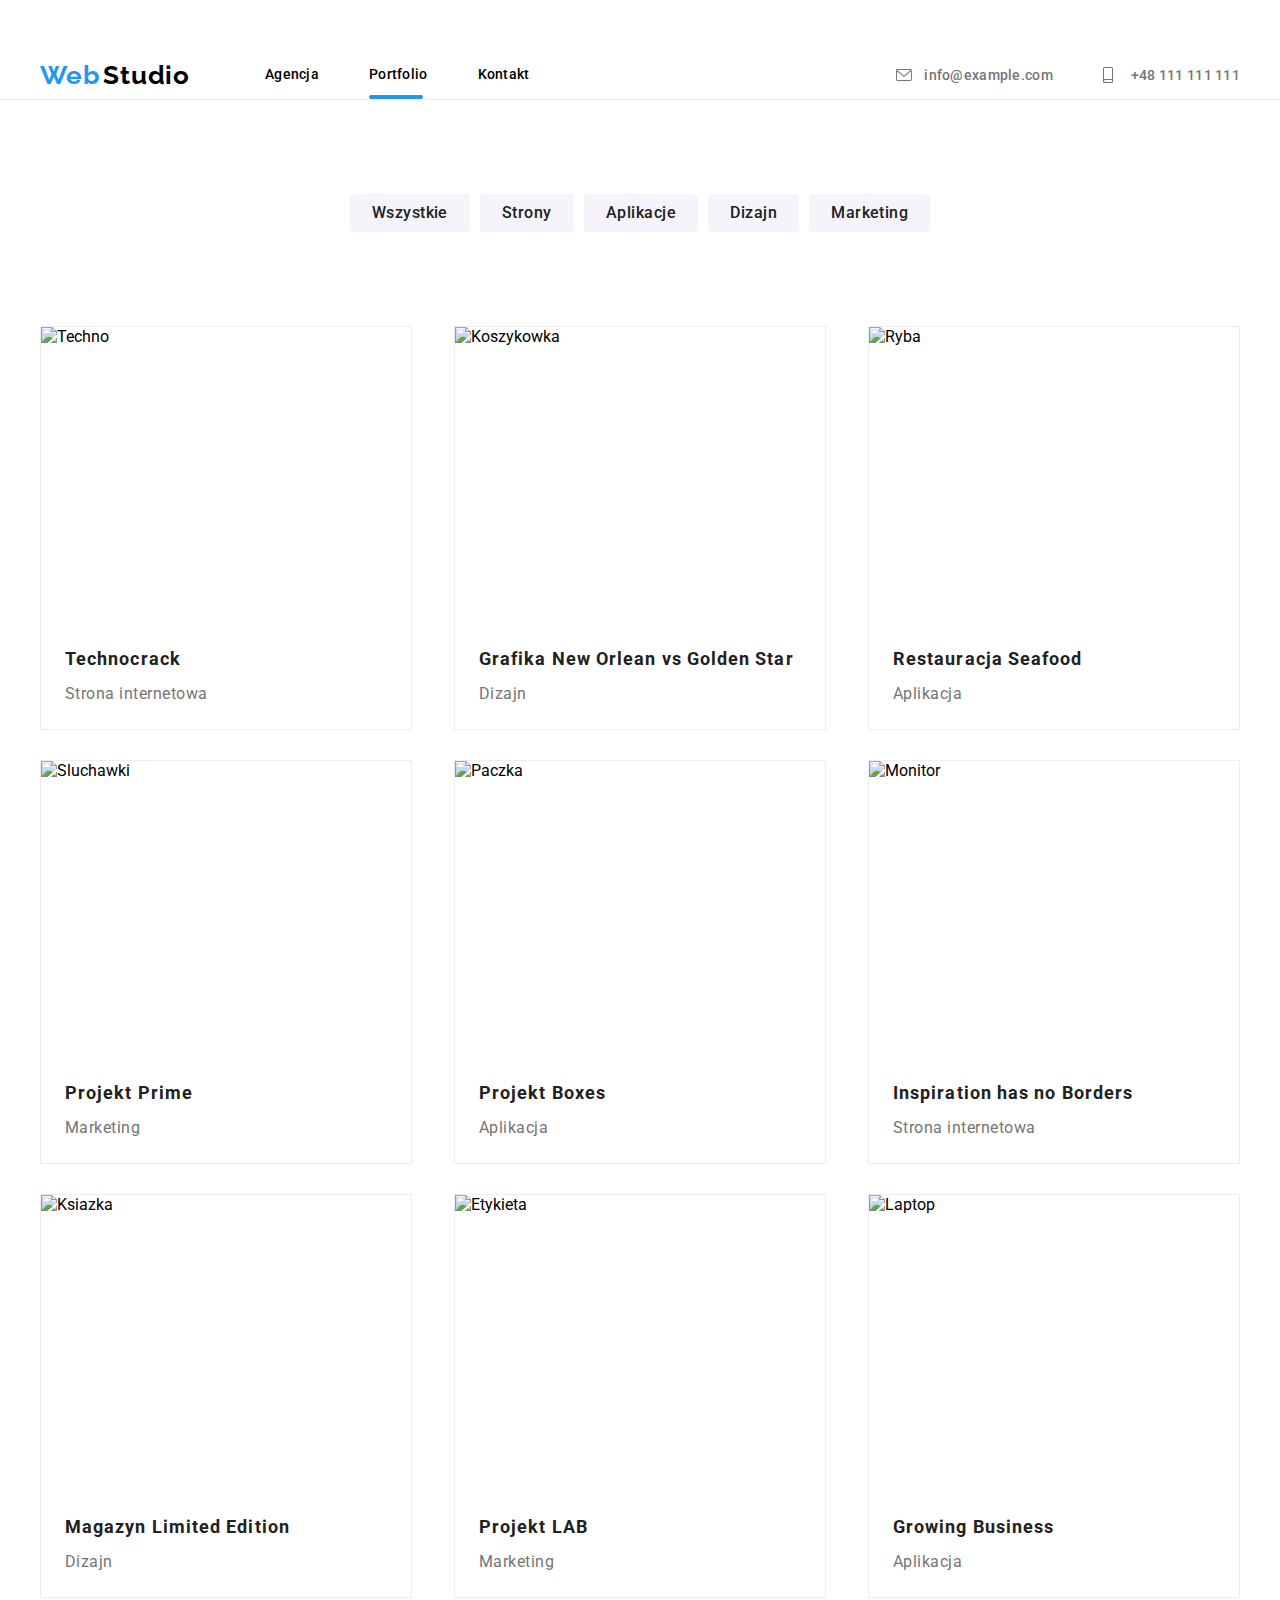
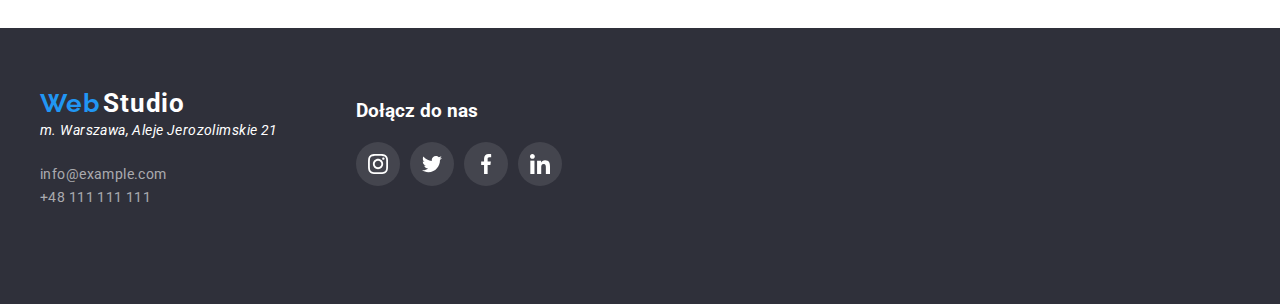
==== commit 14b59628: "poprawiono błędy" ====
--- a/portfolio.html
+++ b/portfolio.html
@@ -28,7 +28,7 @@
           <nav>
             <ul class="menu">
               <li><a href="./index.html">Agencja</a></li>
-              <li><a class="hover-menu1" href="./portfolio.html">Portfolio</a></li>
+              <li><a class="hover-menu" href="./portfolio.html">Portfolio</a></li>
               <li><a href="#">Kontakt</a></li>
             </ul>
           </nav>
--- a/css/style.css
+++ b/css/style.css
@@ -140,6 +140,7 @@
   .menu a {
     text-decoration: none;
     color: #000000;
+    position: relative;
   }
   
   .menu a:hover {
@@ -538,7 +539,8 @@
   border-radius: 50%;
   align-items: center;
   justify-content: center;
-  background-color: #6d6a6a;
+  background-color: rgba(255, 255, 255, 0.1);
+  transition: 250ms cubic-bezier(0.4, 0, 0.2, 1);
 }
 .social-list-footer>li:hover {
   background-color: #2196F3;
@@ -593,22 +595,11 @@
 .hover-menu::after {
   content:"";  
   position:absolute;     
-  width: 53px;  
+  width: 54px;  
   height: 4px; 
   border-radius: 2px; 
   background-color: #2196F3;
-  left: -1px;
-  top: 29px;
- }
-
- .hover-menu1::after {
-  content:"";  
-  position:absolute;     
-  width: 53px;  
-  height: 4px; 
-  border-radius: 2px; 
-  background-color: #2196F3;
-  left: 105px;
+  left: 0px;
   top: 29px;
  }
 
@@ -679,19 +670,23 @@
 
 .overlay {
   position: absolute;
-  top: 0;
+  top: 1px;
   left: 0;
   width: 100%;
   height: 100%;
   transform: translateY(100%);
+  /*background-color: rgba(33, 150, 243, 0.9);*/
+  /*transition: transform 250ms cubic-bezier(0.4, 0, 0.2, 1);*/
+  transition-property: fill var(--background-color) cubic-bezier(0.4, 0, 0.2, 1);
+  transition-duration: 250ms;
+  /*border: 1px solid #000000;*/
+  /*box-shadow: 0px 4px 4px rgba(0, 0, 0, 0.25);*/
+}
+
+.realizations:hover .overlay {
+  transform: translateY(0%);
+  /*transition: transform 250ms cubic-bezier(0.4, 0, 0.2, 1);*/
   background-color: rgba(33, 150, 243, 0.9);
-  border: 1px solid #000000;
-  box-shadow: 0px 4px 4px rgba(0, 0, 0, 0.25);
-}
-
-.realizations-boxes:hover .overlay {
-  transform: translateY(0%);
-  transition: transform 250ms cubic-bezier(0.4, 0, 0.2, 1);
 }
 
 .backdrop {
